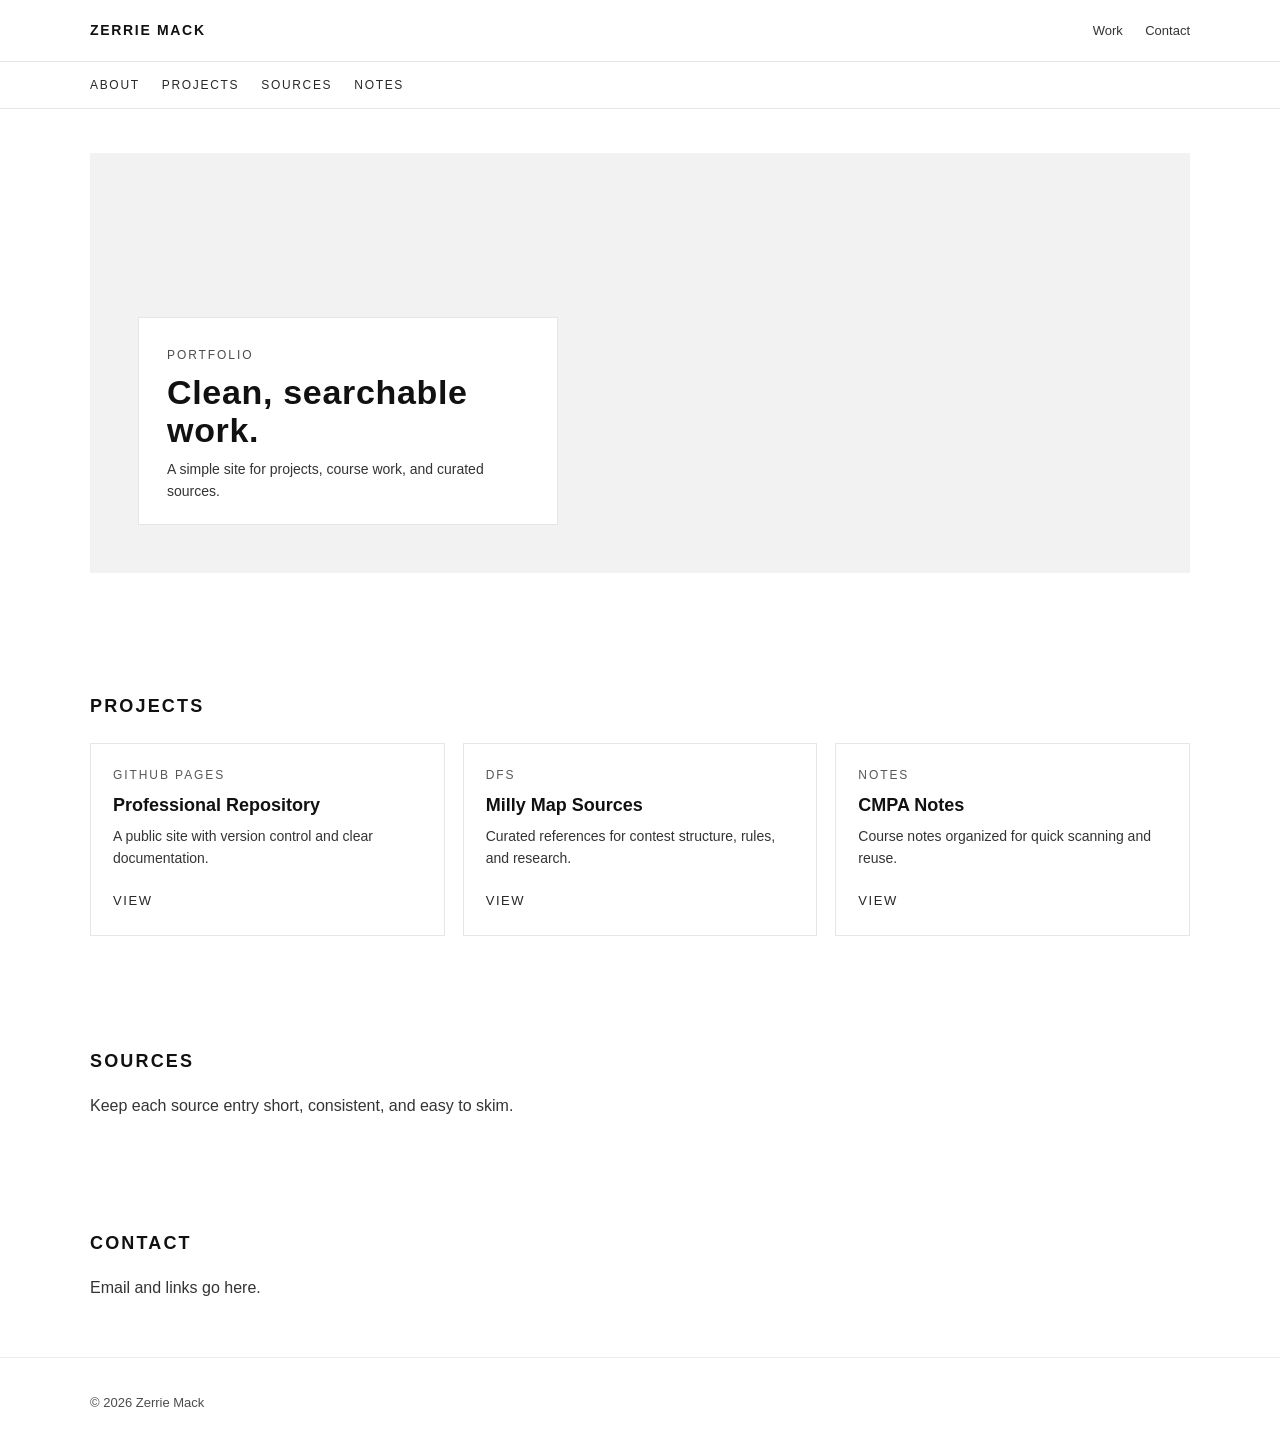
==== index.html @ 53d21efb "Add initial site files Add index.html and style.css for GitHub Pages" ====
<!doctype html>
<html lang="en">
  <head>
    <meta charset="UTF-8" />
    <meta name="viewport" content="width=device-width, initial-scale=1.0" />
    <title>Zerrie Mack</title>
    <link rel="stylesheet" href="style.css" />
  </head>

  <body>
    <header class="site-header">
      <div class="topbar container">
        <a class="logo" href="#">ZERRIE MACK</a>
        <nav class="toplinks" aria-label="Top links">
          <a href="#work">Work</a>
          <a href="#contact">Contact</a>
        </nav>
      </div>

      <div class="navwrap">
        <nav class="mainnav container" aria-label="Primary navigation">
          <a href="#about">About</a>
          <a href="#projects">Projects</a>
          <a href="#sources">Sources</a>
          <a href="#notes">Notes</a>
        </nav>
      </div>
    </header>

    <main>
      <section class="hero" id="about">
        <div class="container hero-inner">
          <div class="hero-media" role="img" aria-label="Hero image placeholder"></div>

          <div class="hero-card">
            <p class="kicker">Portfolio</p>
            <h1 class="hero-title">Clean, searchable work.</h1>
            <p class="hero-subtitle">
              A simple site for projects, course work, and curated sources.
            </p>
          </div>
        </div>
      </section>

      <section class="section" id="projects">
        <div class="container">
          <h2 class="section-title">Projects</h2>

          <div class="grid">
            <article class="card">
              <p class="card-meta">GitHub Pages</p>
              <h3 class="card-title">Professional Repository</h3>
              <p class="card-text">
                A public site with version control and clear documentation.
              </p>
              <a class="card-link" href="#">View</a>
            </article>

            <article class="card">
              <p class="card-meta">DFS</p>
              <h3 class="card-title">Milly Map Sources</h3>
              <p class="card-text">
                Curated references for contest structure, rules, and research.
              </p>
              <a class="card-link" href="#">View</a>
            </article>

            <article class="card">
              <p class="card-meta">Notes</p>
              <h3 class="card-title">CMPA Notes</h3>
              <p class="card-text">
                Course notes organized for quick scanning and reuse.
              </p>
              <a class="card-link" href="#">View</a>
            </article>
          </div>
        </div>
      </section>

      <section class="section" id="sources">
        <div class="container">
          <h2 class="section-title">Sources</h2>
          <p class="section-text">
            Keep each source entry short, consistent, and easy to skim.
          </p>
        </div>
      </section>

      <section class="section" id="contact">
        <div class="container">
          <h2 class="section-title">Contact</h2>
          <p class="section-text">Email and links go here.</p>
        </div>
      </section>
    </main>

    <footer class="site-footer">
      <div class="container footer-inner">
        <p>© 2026 Zerrie Mack</p>
      </div>
    </footer>
  </body>
</html>
---- style.css ----
/* Base */
* {
  box-sizing: border-box;
}

html,
body {
  margin: 0;
  padding: 0;
}

body {
  font-family: -apple-system, BlinkMacSystemFont, "Segoe UI", Arial, Helvetica, sans-serif;
  color: #111;
  background: #fff;
  line-height: 1.55;
}

a {
  color: inherit;
  text-decoration: none;
}

.container {
  width: min(1100px, calc(100% - 48px));
  margin: 0 auto;
}

/* Header */
.site-header {
  border-bottom: 1px solid #e6e6e6;
}

.topbar {
  display: flex;
  align-items: center;
  justify-content: space-between;
  padding: 18px 0;
}

.logo {
  letter-spacing: 0.12em;
  font-weight: 600;
  font-size: 14px;
}

.toplinks a {
  font-size: 13px;
  margin-left: 18px;
  opacity: 0.85;
}

.navwrap {
  border-top: 1px solid #e6e6e6;
}

.mainnav {
  display: flex;
  gap: 22px;
  padding: 14px 0;
  font-size: 12px;
  letter-spacing: 0.14em;
  text-transform: uppercase;
  opacity: 0.9;
}

/* Hero */
.hero {
  padding: 44px 0 64px;
}

.hero-inner {
  position: relative;
}

.hero-media {
  height: 420px;
  background: #f2f2f2;
}

.hero-card {
  position: absolute;
  left: 48px;
  bottom: 48px;
  background: #fff;
  padding: 28px 28px 22px;
  width: min(420px, calc(100% - 96px));
  border: 1px solid #e6e6e6;
}

.kicker {
  margin: 0 0 10px;
  font-size: 12px;
  letter-spacing: 0.16em;
  text-transform: uppercase;
  opacity: 0.75;
}

.hero-title {
  margin: 0 0 10px;
  font-size: 34px;
  letter-spacing: 0.02em;
  line-height: 1.1;
}

.hero-subtitle {
  margin: 0;
  font-size: 14px;
  opacity: 0.85;
}

/* Sections */
.section {
  padding: 56px 0;
}

.section-title {
  margin: 0 0 18px;
  font-size: 18px;
  letter-spacing: 0.12em;
  text-transform: uppercase;
}

.section-text {
  margin: 0;
  max-width: 66ch;
  opacity: 0.85;
}

/* Grid */
.grid {
  display: grid;
  grid-template-columns: repeat(3, 1fr);
  gap: 18px;
  margin-top: 22px;
}

.card {
  border: 1px solid #e6e6e6;
  padding: 22px;
  background: #fff;
}

.card-meta {
  margin: 0 0 10px;
  font-size: 12px;
  letter-spacing: 0.16em;
  text-transform: uppercase;
  opacity: 0.7;
}

.card-title {
  margin: 0 0 10px;
  font-size: 18px;
  line-height: 1.2;
}

.card-text {
  margin: 0 0 18px;
  font-size: 14px;
  opacity: 0.85;
}

.card-link {
  font-size: 13px;
  letter-spacing: 0.12em;
  text-transform: uppercase;
  opacity: 0.9;
}

/* Footer */
.site-footer {
  border-top: 1px solid #e6e6e6;
  padding: 22px 0;
  font-size: 13px;
  opacity: 0.75;
}

/* Small screens */
@media (max-width: 900px) {
  .grid {
    grid-template-columns: 1fr;
  }

  .hero-card {
    position: static;
    width: 100%;
    margin-top: 18px;
  }

  .hero-media {
    height: 300px;
  }
}
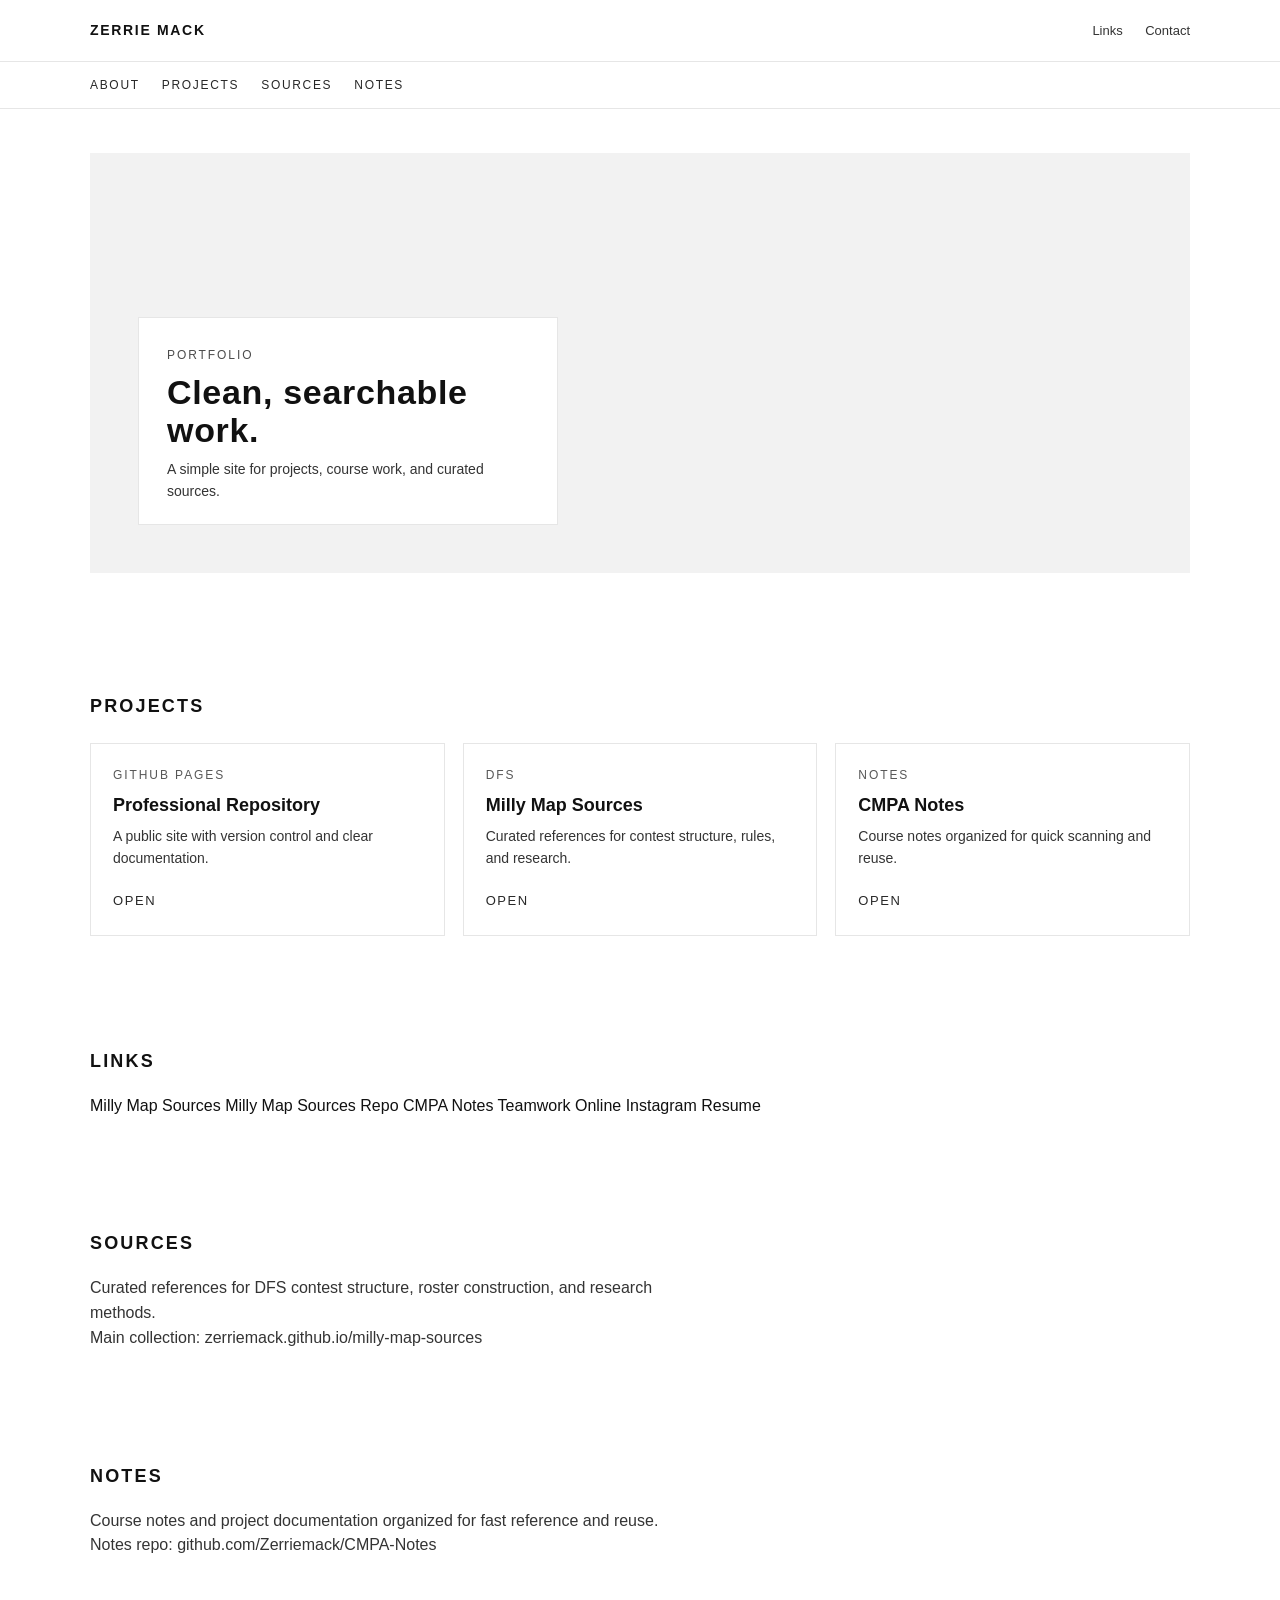
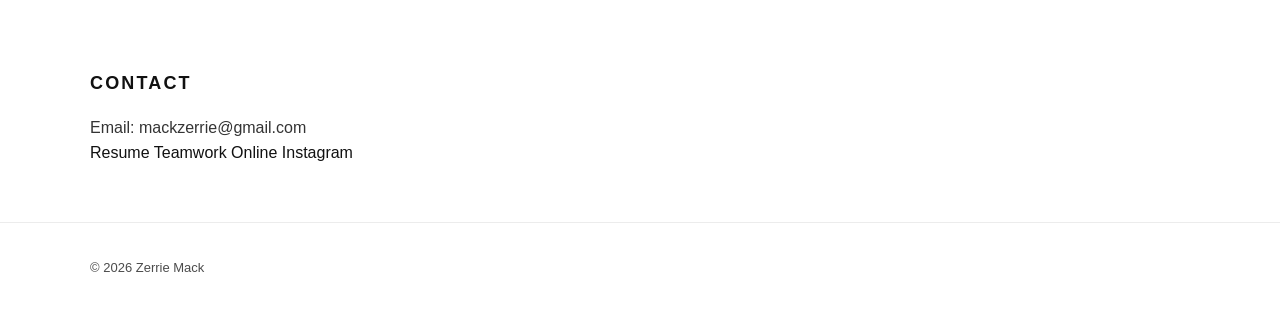
==== commit 3fe0338e: "Update index.html" ====
--- a/index.html
+++ b/index.html
@@ -12,7 +12,7 @@
       <div class="topbar container">
         <a class="logo" href="#">ZERRIE MACK</a>
         <nav class="toplinks" aria-label="Top links">
-          <a href="#work">Work</a>
+          <a href="#links">Links</a>
           <a href="#contact">Contact</a>
         </nav>
       </div>
@@ -53,7 +53,13 @@
               <p class="card-text">
                 A public site with version control and clear documentation.
               </p>
-              <a class="card-link" href="#">View</a>
+              <a
+                class="card-link"
+                href="https://github.com/Zerriemack/zerriemack.github.io"
+                target="_blank"
+                rel="noopener"
+                >Open</a
+              >
             </article>
 
             <article class="card">
@@ -62,7 +68,13 @@
               <p class="card-text">
                 Curated references for contest structure, rules, and research.
               </p>
-              <a class="card-link" href="#">View</a>
+              <a
+                class="card-link"
+                href="https://zerriemack.github.io/milly-map-sources/"
+                target="_blank"
+                rel="noopener"
+                >Open</a
+              >
             </article>
 
             <article class="card">
@@ -71,17 +83,85 @@
               <p class="card-text">
                 Course notes organized for quick scanning and reuse.
               </p>
-              <a class="card-link" href="#">View</a>
+              <a
+                class="card-link"
+                href="https://github.com/Zerriemack/CMPA-Notes"
+                target="_blank"
+                rel="noopener"
+                >Open</a
+              >
             </article>
           </div>
         </div>
       </section>
 
+      <section class="section" id="links">
+        <div class="container">
+          <h2 class="section-title">Links</h2>
+
+          <div class="linklist">
+            <a
+              class="linkpill"
+              href="https://zerriemack.github.io/milly-map-sources/"
+              target="_blank"
+              rel="noopener"
+              >Milly Map Sources</a
+            >
+            <a
+              class="linkpill"
+              href="https://github.com/Zerriemack/milly-map-sources"
+              target="_blank"
+              rel="noopener"
+              >Milly Map Sources Repo</a
+            >
+            <a
+              class="linkpill"
+              href="https://github.com/Zerriemack/CMPA-Notes"
+              target="_blank"
+              rel="noopener"
+              >CMPA Notes</a
+            >
+            <a
+              class="linkpill"
+              href="https://www.teamworkonline.com/business_cards/06d554866f6521c2"
+              target="_blank"
+              rel="noopener"
+              >Teamwork Online</a
+            >
+            <a
+              class="linkpill"
+              href="https://www.instagram.com/Zerriemack/"
+              target="_blank"
+              rel="noopener"
+              >Instagram</a
+            >
+            <a class="linkpill" href="resume.pdf" target="_blank" rel="noopener"
+              >Resume</a
+            >
+          </div>
+        </div>
+      </section>
+
       <section class="section" id="sources">
         <div class="container">
           <h2 class="section-title">Sources</h2>
           <p class="section-text">
-            Keep each source entry short, consistent, and easy to skim.
+            Curated references for DFS contest structure, roster construction, and research methods.
+          </p>
+          <p class="section-text">
+            Main collection: <a class="inline-link" href="https://zerriemack.github.io/milly-map-sources/" target="_blank" rel="noopener">zerriemack.github.io/milly-map-sources</a>
+          </p>
+        </div>
+      </section>
+
+      <section class="section" id="notes">
+        <div class="container">
+          <h2 class="section-title">Notes</h2>
+          <p class="section-text">
+            Course notes and project documentation organized for fast reference and reuse.
+          </p>
+          <p class="section-text">
+            Notes repo: <a class="inline-link" href="https://github.com/Zerriemack/CMPA-Notes" target="_blank" rel="noopener">github.com/Zerriemack/CMPA-Notes</a>
           </p>
         </div>
       </section>
@@ -89,7 +169,29 @@
       <section class="section" id="contact">
         <div class="container">
           <h2 class="section-title">Contact</h2>
-          <p class="section-text">Email and links go here.</p>
+
+          <p class="section-text">
+            Email:
+            <a class="inline-link" href="mailto:PASTE_YOUR_EMAIL_HERE">mackzerrie@gmail.com</a>
+          </p>
+
+          <div class="linklist contact-links">
+            <a class="linkpill" href="resume.pdf" target="_blank" rel="noopener">Resume</a>
+            <a
+              class="linkpill"
+              href="https://www.teamworkonline.com/business_cards/06d554866f6521c2"
+              target="_blank"
+              rel="noopener"
+              >Teamwork Online</a
+            >
+            <a
+              class="linkpill"
+              href="https://www.instagram.com/Zerriemack/"
+              target="_blank"
+              rel="noopener"
+              >Instagram</a
+            >
+          </div>
         </div>
       </section>
     </main>
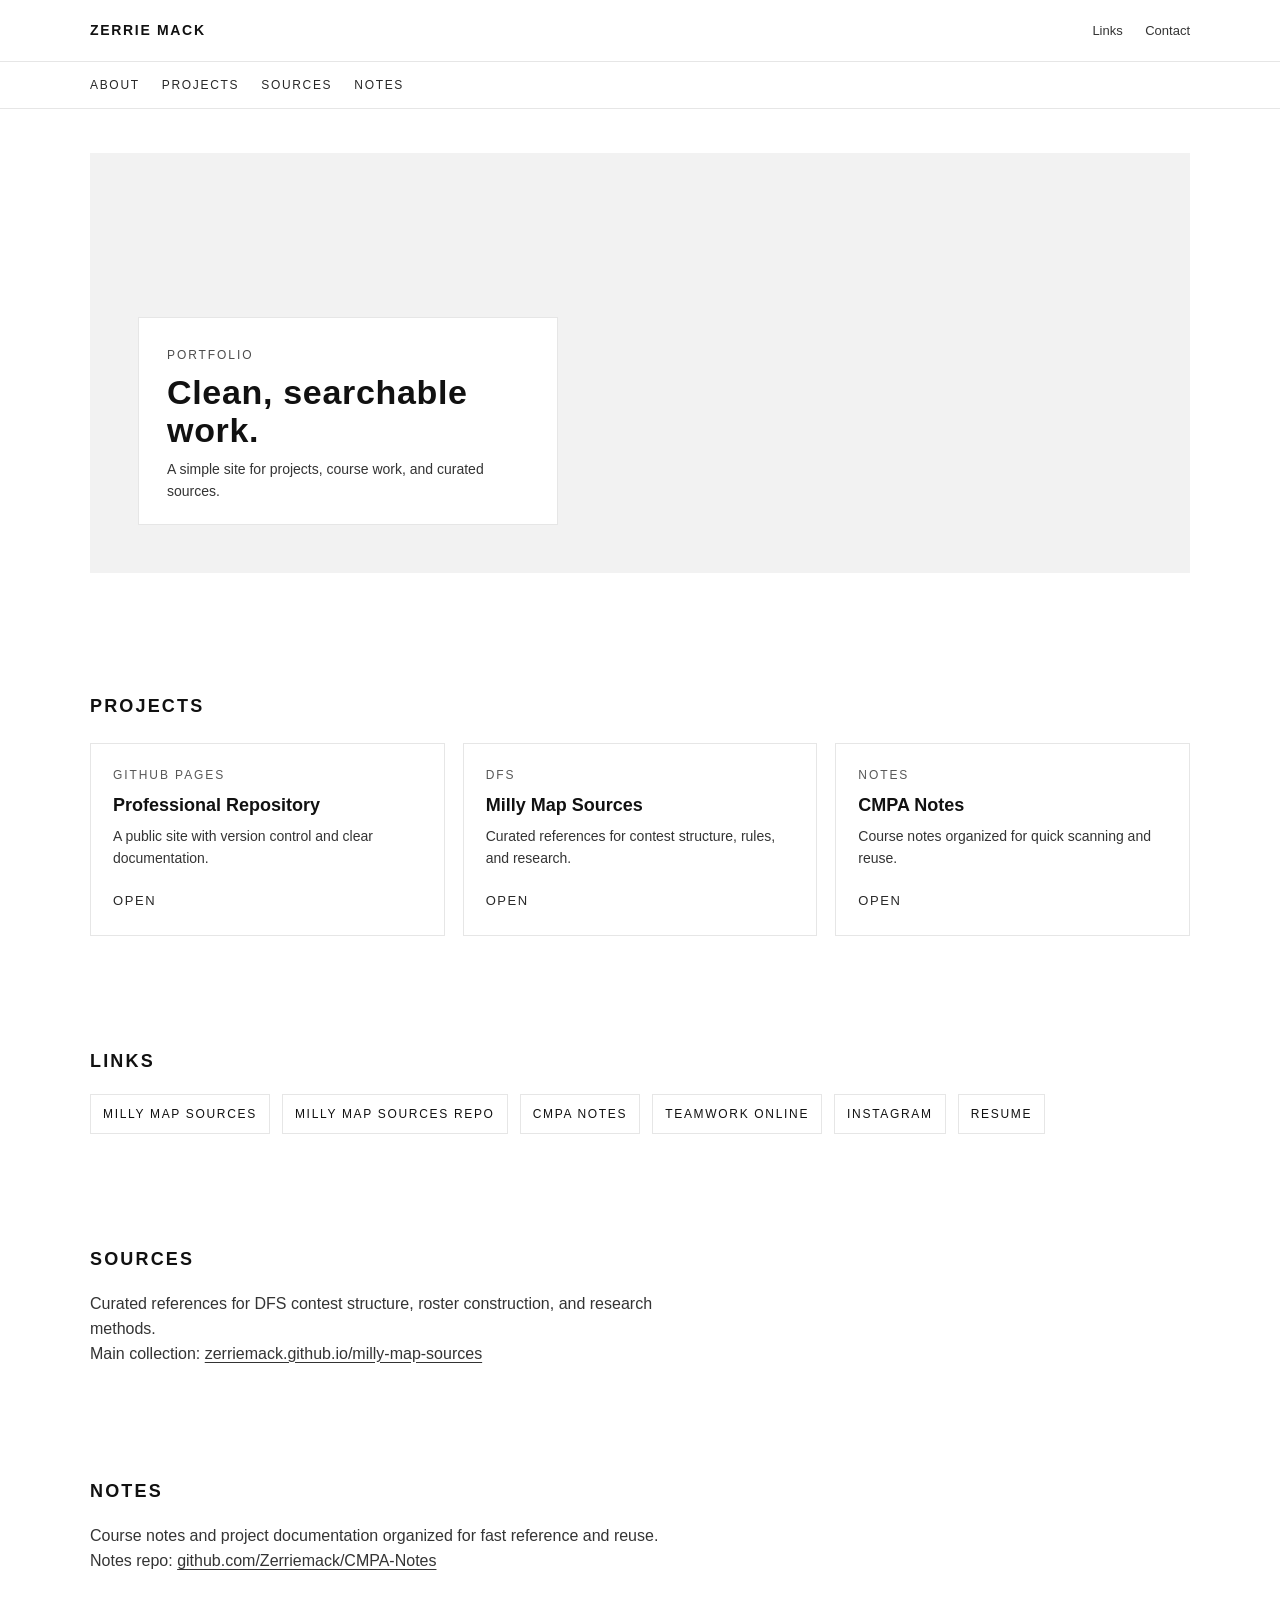
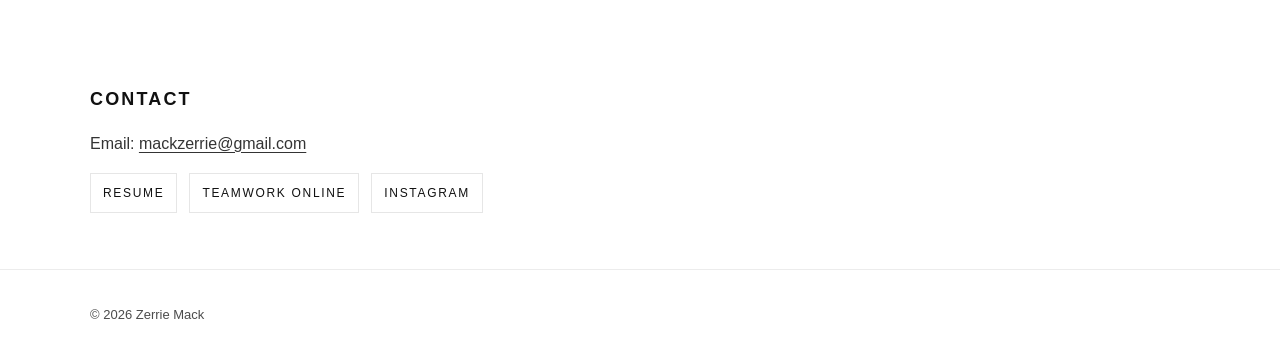
==== commit 9ba12525: "Update index.html" ====
--- a/index.html
+++ b/index.html
@@ -167,33 +167,23 @@
       </section>
 
       <section class="section" id="contact">
-        <div class="container">
-          <h2 class="section-title">Contact</h2>
+  <div class="container">
+    <h2 class="section-title">Contact</h2>
 
-          <p class="section-text">
-            Email:
-            <a class="inline-link" href="mailto:PASTE_YOUR_EMAIL_HERE">mackzerrie@gmail.com</a>
-          </p>
+    <p class="section-text">
+      Email:
+      <a class="inline-link" href="mailto:mackzerrie@gmail.com">mackzerrie@gmail.com</a>
+    </p>
 
-          <div class="linklist contact-links">
-            <a class="linkpill" href="resume.pdf" target="_blank" rel="noopener">Resume</a>
-            <a
-              class="linkpill"
-              href="https://www.teamworkonline.com/business_cards/06d554866f6521c2"
-              target="_blank"
-              rel="noopener"
-              >Teamwork Online</a
-            >
-            <a
-              class="linkpill"
-              href="https://www.instagram.com/Zerriemack/"
-              target="_blank"
-              rel="noopener"
-              >Instagram</a
-            >
-          </div>
-        </div>
-      </section>
+    <div class="linklist contact-links">
+  <a class="linkpill" href="resume.pdf" target="_blank" rel="noopener">Resume</a>
+  <a class="linkpill" href="https://www.teamworkonline.com/business_cards/06d554866f6521c2" target="_blank" rel="noopener">Teamwork Online</a>
+  <a class="linkpill" href="https://www.instagram.com/Zerriemack/" target="_blank" rel="noopener">Instagram</a>
+</div>
+
+  </div>
+</section>
+
     </main>
 
     <footer class="site-footer">
--- a/style.css
+++ b/style.css
@@ -192,3 +192,27 @@
     height: 300px;
   }
 }
+.linklist {
+  display: flex;
+  flex-wrap: wrap;
+  gap: 12px;
+  margin-top: 14px;
+}
+
+.linkpill {
+  border: 1px solid #e6e6e6;
+  padding: 10px 12px;
+  font-size: 12px;
+  letter-spacing: 0.14em;
+  text-transform: uppercase;
+  background: #fff;
+}
+
+.inline-link {
+  text-decoration: underline;
+  text-underline-offset: 3px;
+}
+
+.contact-links {
+  margin-top: 16px;
+}
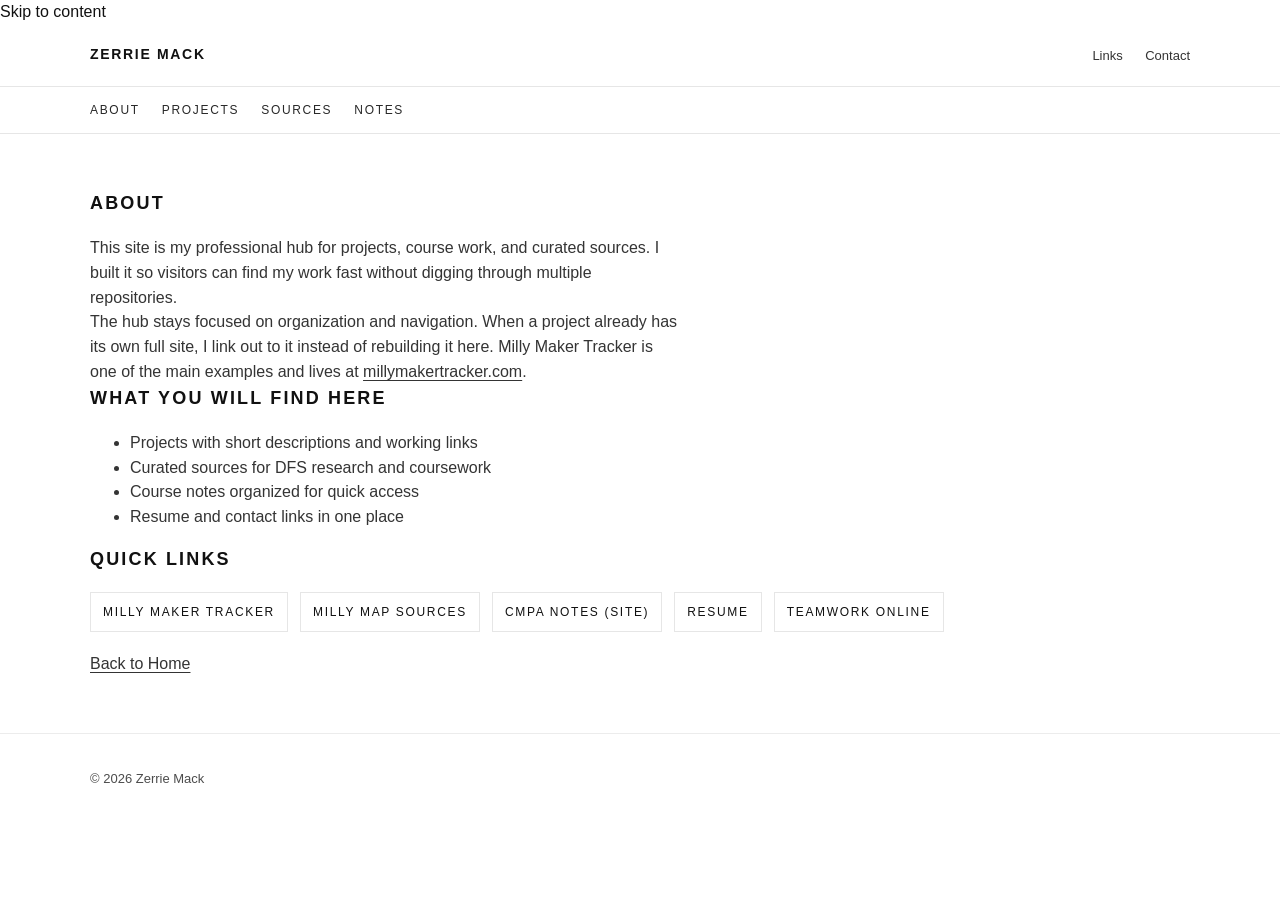
==== commit 06e9320c: "Revise index.html for improved structure and SEO Updated the title and added a description meta tag." ====
--- a/index.html
+++ b/index.html
@@ -3,103 +3,75 @@
   <head>
     <meta charset="UTF-8" />
     <meta name="viewport" content="width=device-width, initial-scale=1.0" />
-    <title>Zerrie Mack</title>
+    <title>About | Zerrie Mack</title>
+    <meta
+      name="description"
+      content="About Zerrie Mack and this project hub site for projects, course work, and curated sources."
+    />
     <link rel="stylesheet" href="style.css" />
   </head>
 
   <body>
+    <a class="skip-link" href="#main">Skip to content</a>
+
     <header class="site-header">
       <div class="topbar container">
-        <a class="logo" href="#">ZERRIE MACK</a>
+        <a class="logo" href="index.html">ZERRIE MACK</a>
         <nav class="toplinks" aria-label="Top links">
-          <a href="#links">Links</a>
-          <a href="#contact">Contact</a>
+          <a href="index.html#links">Links</a>
+          <a href="index.html#contact">Contact</a>
         </nav>
       </div>
 
       <div class="navwrap">
         <nav class="mainnav container" aria-label="Primary navigation">
-          <a href="#about">About</a>
-          <a href="#projects">Projects</a>
-          <a href="#sources">Sources</a>
-          <a href="#notes">Notes</a>
+          <a href="index.html#about">About</a>
+          <a href="index.html#projects">Projects</a>
+          <a href="index.html#sources">Sources</a>
+          <a href="index.html#notes">Notes</a>
         </nav>
       </div>
     </header>
 
-    <main>
-      <section class="hero" id="about">
-        <div class="container hero-inner">
-          <div class="hero-media" role="img" aria-label="Hero image placeholder"></div>
+    <main id="main">
+      <section class="section">
+        <div class="container">
+          <h1 class="section-title">About</h1>
 
-          <div class="hero-card">
-            <p class="kicker">Portfolio</p>
-            <h1 class="hero-title">Clean, searchable work.</h1>
-            <p class="hero-subtitle">
-              A simple site for projects, course work, and curated sources.
-            </p>
-          </div>
-        </div>
-      </section>
+          <p class="section-text">
+            This site is my professional hub for projects, course work, and curated sources. I built it so visitors can
+            find my work fast without digging through multiple repositories.
+          </p>
 
-      <section class="section" id="projects">
-        <div class="container">
-          <h2 class="section-title">Projects</h2>
+          <p class="section-text">
+            The hub stays focused on organization and navigation. When a project already has its own full site, I link
+            out to it instead of rebuilding it here. Milly Maker Tracker is one of the main examples and lives at
+            <a
+              class="inline-link"
+              href="https://millymakertracker.com/"
+              target="_blank"
+              rel="noopener"
+              >millymakertracker.com</a
+            >.
+          </p>
 
-          <div class="grid">
-            <article class="card">
-              <p class="card-meta">GitHub Pages</p>
-              <h3 class="card-title">Professional Repository</h3>
-              <p class="card-text">
-                A public site with version control and clear documentation.
-              </p>
-              <a
-                class="card-link"
-                href="https://github.com/Zerriemack/zerriemack.github.io"
-                target="_blank"
-                rel="noopener"
-                >Open</a
-              >
-            </article>
+          <h2 class="section-title">What you will find here</h2>
+          <ul class="bullets">
+            <li class="section-text">Projects with short descriptions and working links</li>
+            <li class="section-text">Curated sources for DFS research and coursework</li>
+            <li class="section-text">Course notes organized for quick access</li>
+            <li class="section-text">Resume and contact links in one place</li>
+          </ul>
 
-            <article class="card">
-              <p class="card-meta">DFS</p>
-              <h3 class="card-title">Milly Map Sources</h3>
-              <p class="card-text">
-                Curated references for contest structure, rules, and research.
-              </p>
-              <a
-                class="card-link"
-                href="https://zerriemack.github.io/milly-map-sources/"
-                target="_blank"
-                rel="noopener"
-                >Open</a
-              >
-            </article>
-
-            <article class="card">
-              <p class="card-meta">Notes</p>
-              <h3 class="card-title">CMPA Notes</h3>
-              <p class="card-text">
-                Course notes organized for quick scanning and reuse.
-              </p>
-              <a
-                class="card-link"
-                href="https://github.com/Zerriemack/CMPA-Notes"
-                target="_blank"
-                rel="noopener"
-                >Open</a
-              >
-            </article>
-          </div>
-        </div>
-      </section>
-
-      <section class="section" id="links">
-        <div class="container">
-          <h2 class="section-title">Links</h2>
-
+          <h2 class="section-title">Quick links</h2>
           <div class="linklist">
+            <a
+              class="linkpill"
+              href="https://millymakertracker.com/"
+              target="_blank"
+              rel="noopener"
+              >Milly Maker Tracker</a
+            >
             <a
               class="linkpill"
               href="https://zerriemack.github.io/milly-map-sources/"
@@ -109,81 +81,34 @@
             >
             <a
               class="linkpill"
-              href="https://github.com/Zerriemack/milly-map-sources"
+              href="https://zerriemack.github.io/CMPA-Notes/"
               target="_blank"
               rel="noopener"
-              >Milly Map Sources Repo</a
+              >CMPA Notes (site)</a
             >
-            <a
-              class="linkpill"
-              href="https://github.com/Zerriemack/CMPA-Notes"
-              target="_blank"
-              rel="noopener"
-              >CMPA Notes</a
+            <a class="linkpill" href="resume.pdf" target="_blank" rel="noopener"
+              >Resume</a
             >
             <a
               class="linkpill"
               href="https://www.teamworkonline.com/business_cards/06d554866f6521c2"
               target="_blank"
               rel="noopener"
-              >Teamwork Online</a
-            >
-            <a
-              class="linkpill"
-              href="https://www.instagram.com/Zerriemack/"
-              target="_blank"
-              rel="noopener"
-              >Instagram</a
-            >
-            <a class="linkpill" href="resume.pdf" target="_blank" rel="noopener"
-              >Resume</a
+              >TeamWork Online</a
             >
           </div>
+
+          <p class="section-text" style="margin-top: 1.25rem;">
+            <a class="inline-link" href="index.html">Back to Home</a>
+          </p>
+
+          <noscript>
+            <p class="section-text">
+              JavaScript is disabled. This page works without JavaScript.
+            </p>
+          </noscript>
         </div>
       </section>
-
-      <section class="section" id="sources">
-        <div class="container">
-          <h2 class="section-title">Sources</h2>
-          <p class="section-text">
-            Curated references for DFS contest structure, roster construction, and research methods.
-          </p>
-          <p class="section-text">
-            Main collection: <a class="inline-link" href="https://zerriemack.github.io/milly-map-sources/" target="_blank" rel="noopener">zerriemack.github.io/milly-map-sources</a>
-          </p>
-        </div>
-      </section>
-
-      <section class="section" id="notes">
-        <div class="container">
-          <h2 class="section-title">Notes</h2>
-          <p class="section-text">
-            Course notes and project documentation organized for fast reference and reuse.
-          </p>
-          <p class="section-text">
-            Notes repo: <a class="inline-link" href="https://github.com/Zerriemack/CMPA-Notes" target="_blank" rel="noopener">github.com/Zerriemack/CMPA-Notes</a>
-          </p>
-        </div>
-      </section>
-
-      <section class="section" id="contact">
-  <div class="container">
-    <h2 class="section-title">Contact</h2>
-
-    <p class="section-text">
-      Email:
-      <a class="inline-link" href="mailto:mackzerrie@gmail.com">mackzerrie@gmail.com</a>
-    </p>
-
-    <div class="linklist contact-links">
-  <a class="linkpill" href="resume.pdf" target="_blank" rel="noopener">Resume</a>
-  <a class="linkpill" href="https://www.teamworkonline.com/business_cards/06d554866f6521c2" target="_blank" rel="noopener">Teamwork Online</a>
-  <a class="linkpill" href="https://www.instagram.com/Zerriemack/" target="_blank" rel="noopener">Instagram</a>
-</div>
-
-  </div>
-</section>
-
     </main>
 
     <footer class="site-footer">
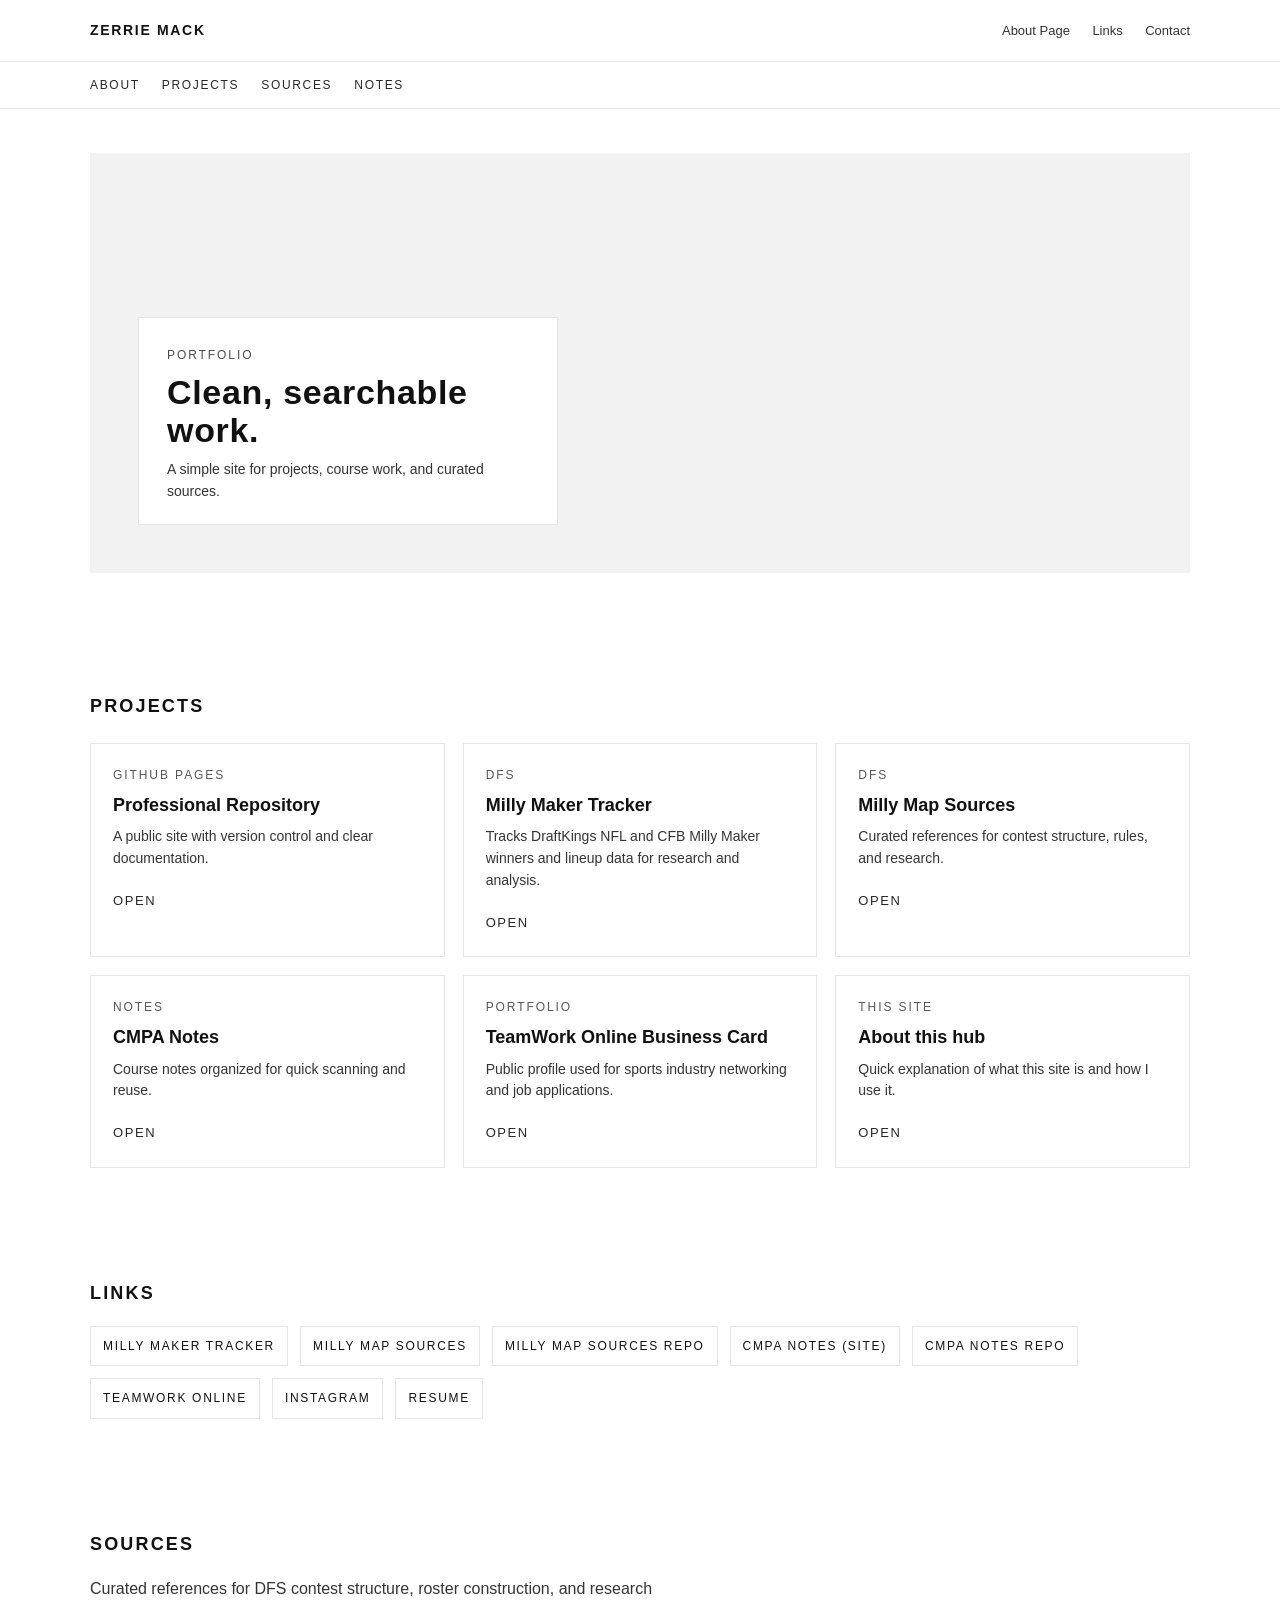
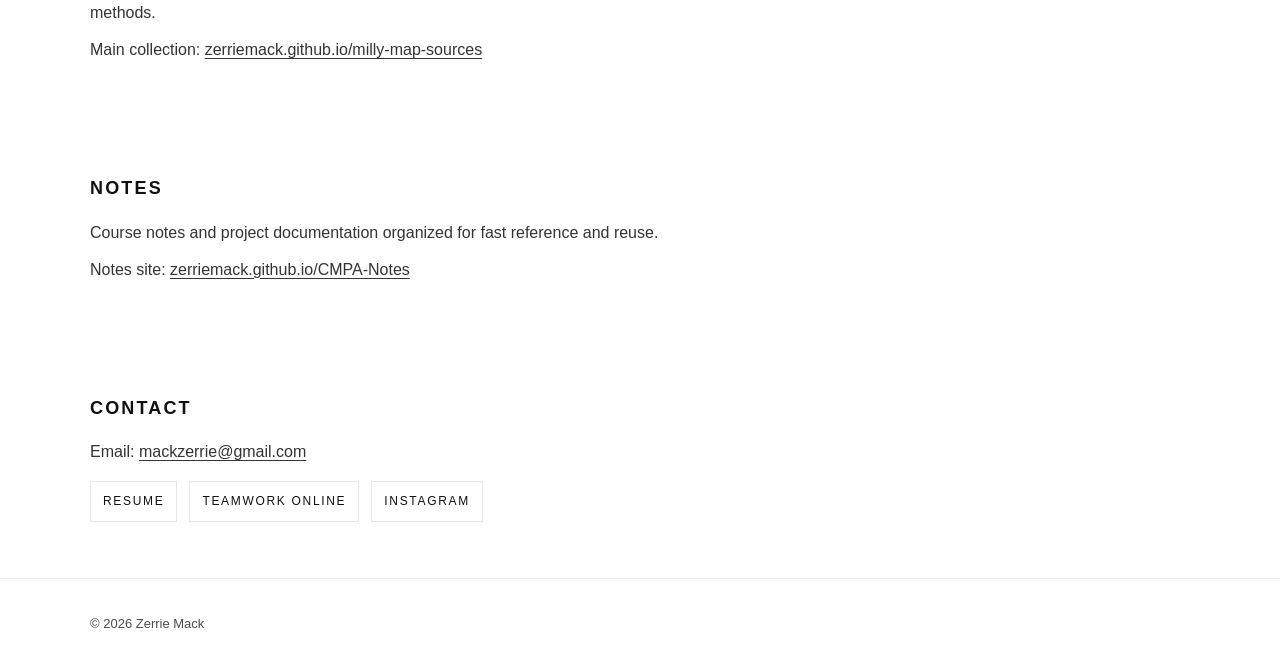
==== commit 4dc78760: "Revise index.html structure and content Updated the structure and content of the index.html file, in" ====
--- a/index.html
+++ b/index.html
@@ -3,110 +3,199 @@
   <head>
     <meta charset="UTF-8" />
     <meta name="viewport" content="width=device-width, initial-scale=1.0" />
-    <title>About | Zerrie Mack</title>
-    <meta
-      name="description"
-      content="About Zerrie Mack and this project hub site for projects, course work, and curated sources."
-    />
+    <title>Zerrie Mack</title>
     <link rel="stylesheet" href="style.css" />
   </head>
 
   <body>
-    <a class="skip-link" href="#main">Skip to content</a>
-
     <header class="site-header">
       <div class="topbar container">
         <a class="logo" href="index.html">ZERRIE MACK</a>
         <nav class="toplinks" aria-label="Top links">
-          <a href="index.html#links">Links</a>
-          <a href="index.html#contact">Contact</a>
+          <a href="about.html">About Page</a>
+          <a href="#links">Links</a>
+          <a href="#contact">Contact</a>
         </nav>
       </div>
 
       <div class="navwrap">
         <nav class="mainnav container" aria-label="Primary navigation">
-          <a href="index.html#about">About</a>
-          <a href="index.html#projects">Projects</a>
-          <a href="index.html#sources">Sources</a>
-          <a href="index.html#notes">Notes</a>
+          <a href="#about">About</a>
+          <a href="#projects">Projects</a>
+          <a href="#sources">Sources</a>
+          <a href="#notes">Notes</a>
         </nav>
       </div>
     </header>
 
-    <main id="main">
-      <section class="section">
-        <div class="container">
-          <h1 class="section-title">About</h1>
-
-          <p class="section-text">
-            This site is my professional hub for projects, course work, and curated sources. I built it so visitors can
-            find my work fast without digging through multiple repositories.
-          </p>
-
-          <p class="section-text">
-            The hub stays focused on organization and navigation. When a project already has its own full site, I link
-            out to it instead of rebuilding it here. Milly Maker Tracker is one of the main examples and lives at
-            <a
-              class="inline-link"
-              href="https://millymakertracker.com/"
-              target="_blank"
-              rel="noopener"
-              >millymakertracker.com</a
-            >.
-          </p>
-
-          <h2 class="section-title">What you will find here</h2>
-          <ul class="bullets">
-            <li class="section-text">Projects with short descriptions and working links</li>
-            <li class="section-text">Curated sources for DFS research and coursework</li>
-            <li class="section-text">Course notes organized for quick access</li>
-            <li class="section-text">Resume and contact links in one place</li>
-          </ul>
-
-          <h2 class="section-title">Quick links</h2>
+    <main>
+      <section class="hero" id="about">
+        <div class="container hero-inner">
+          <div class="hero-media" role="img" aria-label="Hero image placeholder"></div>
+
+          <div class="hero-card">
+            <p class="kicker">Portfolio</p>
+            <h1 class="hero-title">Clean, searchable work.</h1>
+            <p class="hero-subtitle">
+              A simple site for projects, course work, and curated sources.
+            </p>
+          </div>
+        </div>
+      </section>
+
+      <section class="section" id="projects">
+        <div class="container">
+          <h2 class="section-title">Projects</h2>
+
+          <div class="grid">
+            <article class="card">
+              <p class="card-meta">GitHub Pages</p>
+              <h3 class="card-title">Professional Repository</h3>
+              <p class="card-text">
+                A public site with version control and clear documentation.
+              </p>
+              <a
+                class="card-link"
+                href="https://github.com/Zerriemack/zerriemack.github.io"
+                target="_blank"
+                rel="noopener"
+                >Open</a
+              >
+            </article>
+
+            <article class="card">
+              <p class="card-meta">DFS</p>
+              <h3 class="card-title">Milly Maker Tracker</h3>
+              <p class="card-text">
+                Tracks DraftKings NFL and CFB Milly Maker winners and lineup data for research and analysis.
+              </p>
+              <a
+                class="card-link"
+                href="https://millymakertracker.com/"
+                target="_blank"
+                rel="noopener"
+                >Open</a
+              >
+            </article>
+
+            <article class="card">
+              <p class="card-meta">DFS</p>
+              <h3 class="card-title">Milly Map Sources</h3>
+              <p class="card-text">
+                Curated references for contest structure, rules, and research.
+              </p>
+              <a
+                class="card-link"
+                href="https://zerriemack.github.io/milly-map-sources/"
+                target="_blank"
+                rel="noopener"
+                >Open</a
+              >
+            </article>
+
+            <article class="card">
+              <p class="card-meta">Notes</p>
+              <h3 class="card-title">CMPA Notes</h3>
+              <p class="card-text">
+                Course notes organized for quick scanning and reuse.
+              </p>
+              <a
+                class="card-link"
+                href="https://zerriemack.github.io/CMPA-Notes/"
+                target="_blank"
+                rel="noopener"
+                >Open</a
+              >
+            </article>
+
+            <article class="card">
+              <p class="card-meta">Portfolio</p>
+              <h3 class="card-title">TeamWork Online Business Card</h3>
+              <p class="card-text">
+                Public profile used for sports industry networking and job applications.
+              </p>
+              <a
+                class="card-link"
+                href="https://www.teamworkonline.com/business_cards/06d554866f6521c2"
+                target="_blank"
+                rel="noopener"
+                >Open</a
+              >
+            </article>
+
+            <article class="card">
+              <p class="card-meta">This site</p>
+              <h3 class="card-title">About this hub</h3>
+              <p class="card-text">
+                Quick explanation of what this site is and how I use it.
+              </p>
+              <a class="card-link" href="about.html">Open</a>
+            </article>
+          </div>
+        </div>
+      </section>
+
+      <section class="section" id="links">
+        <div class="container">
+          <h2 class="section-title">Links</h2>
+
           <div class="linklist">
-            <a
-              class="linkpill"
-              href="https://millymakertracker.com/"
-              target="_blank"
-              rel="noopener"
-              >Milly Maker Tracker</a
-            >
-            <a
-              class="linkpill"
-              href="https://zerriemack.github.io/milly-map-sources/"
-              target="_blank"
-              rel="noopener"
-              >Milly Map Sources</a
-            >
-            <a
-              class="linkpill"
-              href="https://zerriemack.github.io/CMPA-Notes/"
-              target="_blank"
-              rel="noopener"
-              >CMPA Notes (site)</a
-            >
-            <a class="linkpill" href="resume.pdf" target="_blank" rel="noopener"
-              >Resume</a
-            >
-            <a
-              class="linkpill"
-              href="https://www.teamworkonline.com/business_cards/06d554866f6521c2"
-              target="_blank"
-              rel="noopener"
-              >TeamWork Online</a
-            >
-          </div>
-
-          <p class="section-text" style="margin-top: 1.25rem;">
-            <a class="inline-link" href="index.html">Back to Home</a>
-          </p>
-
-          <noscript>
-            <p class="section-text">
-              JavaScript is disabled. This page works without JavaScript.
-            </p>
-          </noscript>
+            <a class="linkpill" href="https://millymakertracker.com/" target="_blank" rel="noopener">Milly Maker Tracker</a>
+            <a class="linkpill" href="https://zerriemack.github.io/milly-map-sources/" target="_blank" rel="noopener">Milly Map Sources</a>
+            <a class="linkpill" href="https://github.com/Zerriemack/milly-map-sources" target="_blank" rel="noopener">Milly Map Sources Repo</a>
+            <a class="linkpill" href="https://zerriemack.github.io/CMPA-Notes/" target="_blank" rel="noopener">CMPA Notes (site)</a>
+            <a class="linkpill" href="https://github.com/Zerriemack/CMPA-Notes" target="_blank" rel="noopener">CMPA Notes Repo</a>
+            <a class="linkpill" href="https://www.teamworkonline.com/business_cards/06d554866f6521c2" target="_blank" rel="noopener">TeamWork Online</a>
+            <a class="linkpill" href="https://www.instagram.com/Zerriemack/" target="_blank" rel="noopener">Instagram</a>
+            <a class="linkpill" href="resume.pdf" target="_blank" rel="noopener">Resume</a>
+          </div>
+        </div>
+      </section>
+
+      <section class="section" id="sources">
+        <div class="container">
+          <h2 class="section-title">Sources</h2>
+          <p class="section-text">
+            Curated references for DFS contest structure, roster construction, and research methods.
+          </p>
+          <p class="section-text">
+            Main collection:
+            <a class="inline-link" href="https://zerriemack.github.io/milly-map-sources/" target="_blank" rel="noopener">
+              zerriemack.github.io/milly-map-sources
+            </a>
+          </p>
+        </div>
+      </section>
+
+      <section class="section" id="notes">
+        <div class="container">
+          <h2 class="section-title">Notes</h2>
+          <p class="section-text">
+            Course notes and project documentation organized for fast reference and reuse.
+          </p>
+          <p class="section-text">
+            Notes site:
+            <a class="inline-link" href="https://zerriemack.github.io/CMPA-Notes/" target="_blank" rel="noopener">
+              zerriemack.github.io/CMPA-Notes
+            </a>
+          </p>
+        </div>
+      </section>
+
+      <section class="section" id="contact">
+        <div class="container">
+          <h2 class="section-title">Contact</h2>
+
+          <p class="section-text">
+            Email:
+            <a class="inline-link" href="mailto:mackzerrie@gmail.com">mackzerrie@gmail.com</a>
+          </p>
+
+          <div class="linklist contact-links">
+            <a class="linkpill" href="resume.pdf" target="_blank" rel="noopener">Resume</a>
+            <a class="linkpill" href="https://www.teamworkonline.com/business_cards/06d554866f6521c2" target="_blank" rel="noopener">TeamWork Online</a>
+            <a class="linkpill" href="https://www.instagram.com/Zerriemack/" target="_blank" rel="noopener">Instagram</a>
+          </div>
         </div>
       </section>
     </main>
--- a/style.css
+++ b/style.css
@@ -125,6 +125,10 @@
   margin: 0;
   max-width: 66ch;
   opacity: 0.85;
+}
+
+.section-text + .section-text {
+  margin-top: 12px;
 }
 
 /* Grid */
@@ -168,6 +172,56 @@
   opacity: 0.9;
 }
 
+.card-link:hover {
+  text-decoration: underline;
+  text-underline-offset: 4px;
+}
+
+/* Link pills */
+.linklist {
+  display: flex;
+  flex-wrap: wrap;
+  gap: 12px;
+  margin-top: 14px;
+}
+
+.linkpill {
+  border: 1px solid #e6e6e6;
+  padding: 10px 12px;
+  font-size: 12px;
+  letter-spacing: 0.14em;
+  text-transform: uppercase;
+  background: #fff;
+}
+
+.linkpill:hover {
+  text-decoration: underline;
+  text-underline-offset: 4px;
+}
+
+/* Inline links */
+.inline-link {
+  text-decoration: underline;
+  text-underline-offset: 3px;
+}
+
+/* Contact spacing */
+.contact-links {
+  margin-top: 16px;
+}
+
+/* About page helpers */
+.bullets {
+  margin: 14px 0 0;
+  padding-left: 20px;
+  max-width: 66ch;
+  opacity: 0.85;
+}
+
+.bullets li {
+  margin: 8px 0;
+}
+
 /* Footer */
 .site-footer {
   border-top: 1px solid #e6e6e6;
@@ -191,28 +245,20 @@
   .hero-media {
     height: 300px;
   }
-}
-.linklist {
-  display: flex;
-  flex-wrap: wrap;
-  gap: 12px;
-  margin-top: 14px;
-}
-
-.linkpill {
-  border: 1px solid #e6e6e6;
-  padding: 10px 12px;
-  font-size: 12px;
-  letter-spacing: 0.14em;
-  text-transform: uppercase;
-  background: #fff;
-}
-
-.inline-link {
-  text-decoration: underline;
-  text-underline-offset: 3px;
-}
-
-.contact-links {
-  margin-top: 16px;
-}
+
+  .topbar {
+    flex-direction: column;
+    align-items: flex-start;
+    gap: 10px;
+  }
+
+  .toplinks a {
+    margin-left: 0;
+    margin-right: 14px;
+  }
+
+  .mainnav {
+    flex-wrap: wrap;
+    row-gap: 10px;
+  }
+}
